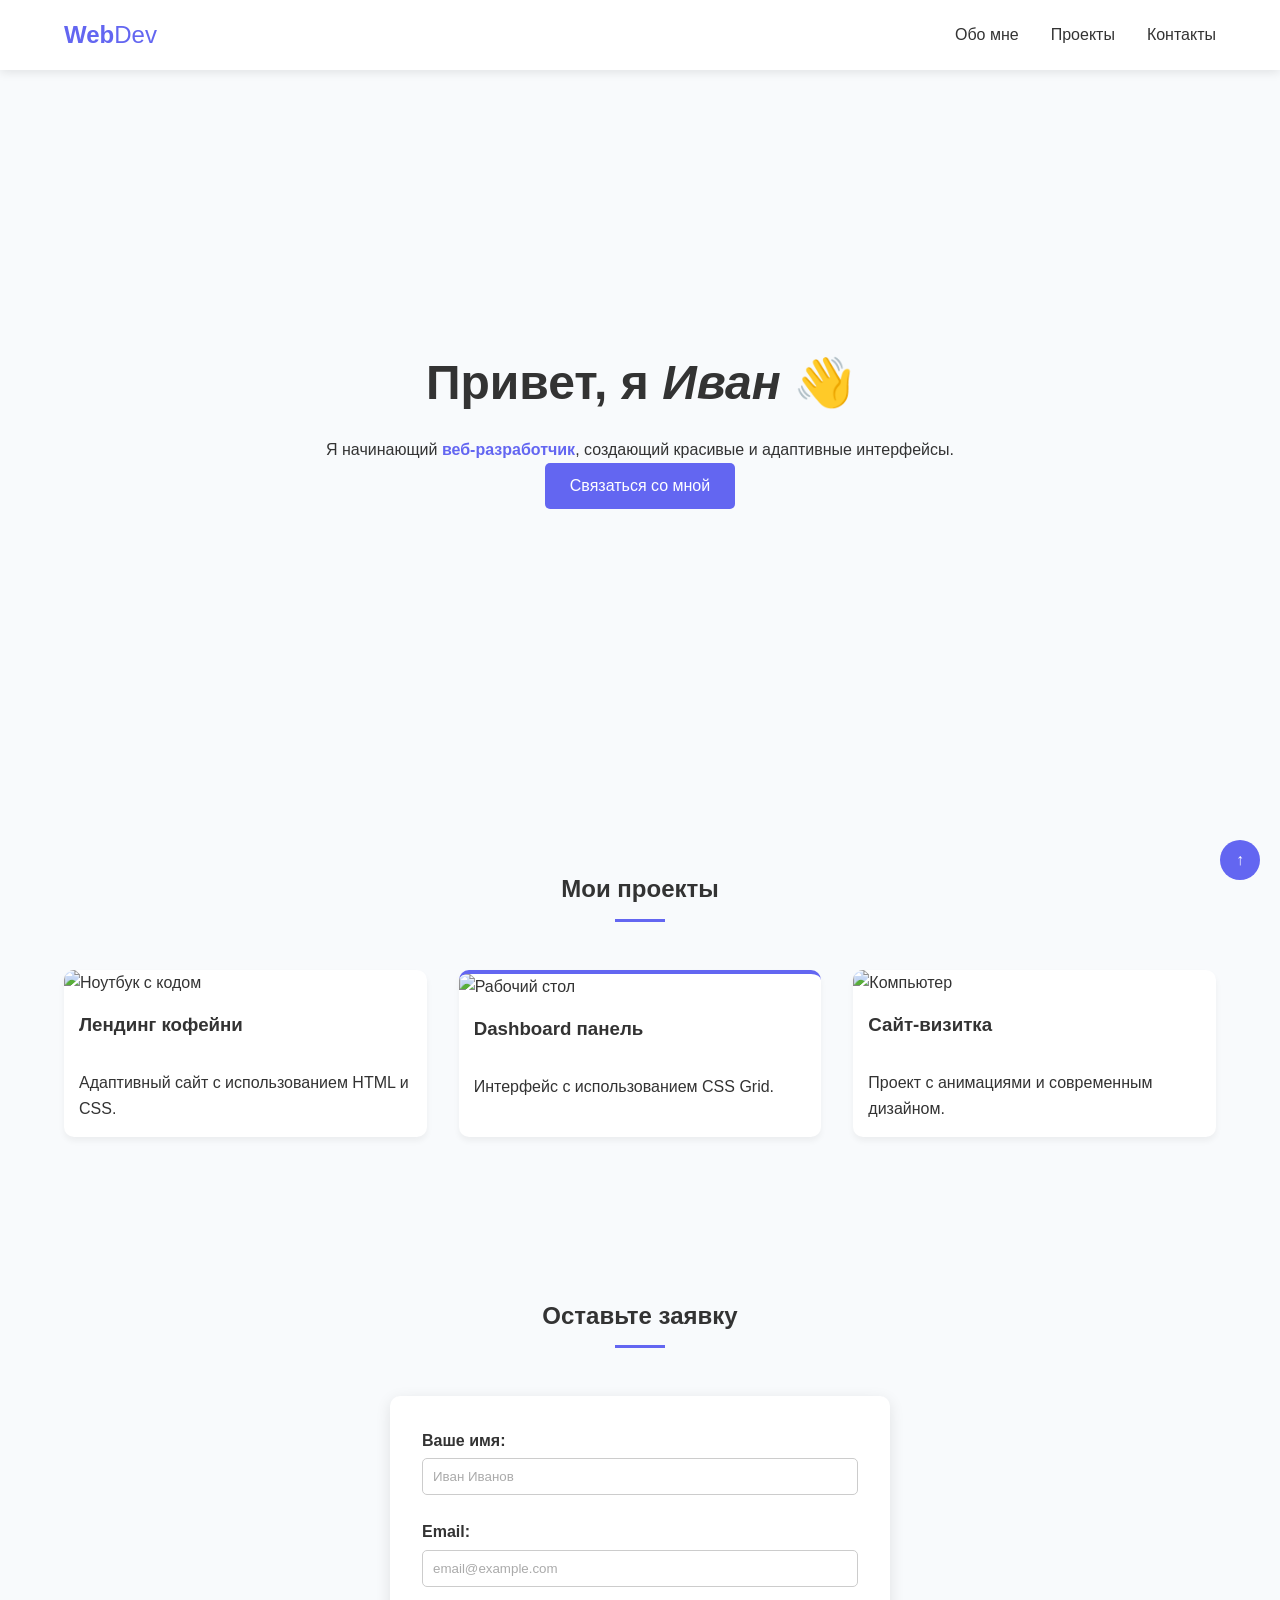
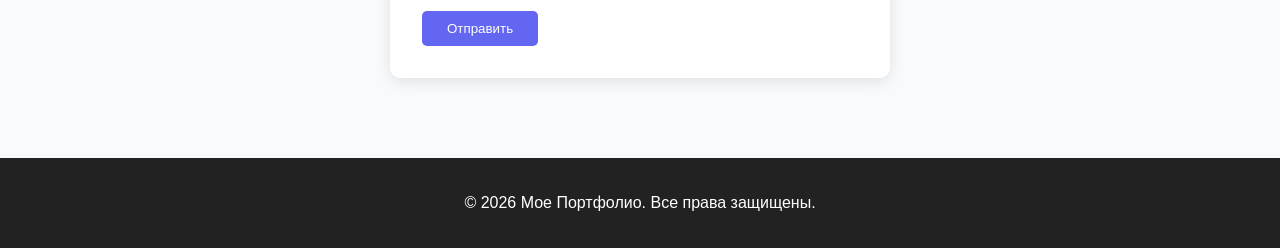
==== index.html @ 979d7c75 "Rename base.html to index.html" ====
<!DOCTYPE html>
<html lang="ru">
<head>
    <meta charset="UTF-8">
    <meta name="viewport" content="width=device-width, initial-scale=1.0">
    <title>Мое Портфолио | Веб-разработчик</title>
    <link rel="stylesheet" href="style.css">
</head>
<body>
    <header class="header">
        <div class="logo"><strong>Web</strong>Dev</div>
        <nav>
            <ul class="nav-links">
                <li><a href="#about">Обо мне</a></li>
                <li><a href="#projects">Проекты</a></li>
                <li><a href="#contact">Контакты</a></li>
            </ul>
        </nav>
    </header>

    <main>
        <section class="hero">
            <div class="hero-content">
                <h1>Привет, я <em>Иван</em> 👋</h1>
                <p>Я начинающий <span>веб-разработчик</span>, создающий красивые и адаптивные интерфейсы.</p>
                <a href="#contact" class="btn">Связаться со мной</a>
            </div>
        </section>

        <section id="projects" class="projects">
            <h2>Мои проекты</h2>
            <div class="projects-grid">
                <article class="card">
                    <img src="https://picsum.photos/id/0/400/300" alt="Ноутбук с кодом">
                    <h3>Лендинг кофейни</h3>
                    <p>Адаптивный сайт с использованием HTML и CSS.</p>
                </article>
                <article class="card">
                    <img src="https://picsum.photos/id/1/400/300" alt="Рабочий стол">
                    <h3>Dashboard панель</h3>
                    <p>Интерфейс с использованием CSS Grid.</p>
                </article>
                <article class="card">
                    <img src="https://picsum.photos/id/2/400/300" alt="Компьютер">
                    <h3>Сайт-визитка</h3>
                    <p>Проект с анимациями и современным дизайном.</p>
                </article>
            </div>
        </section>

        <section id="contact" class="contact">
            <h2>Оставьте заявку</h2>
            <form action="#" class="contact-form">
                <div class="form-group">
                    <label for="name">Ваше имя:</label>
                    <input type="text" id="name" placeholder="Иван Иванов" required>
                </div>
                <div class="form-group">
                    <label for="email">Email:</label>
                    <input type="email" id="email" placeholder="email@example.com" required>
                </div>
                <button type="submit" class="btn submit-btn">Отправить</button>
            </form>
        </section>
    </main>

    <footer>
        <p>&copy; 2026 Мое Портфолио. Все права защищены.</p>
    </footer>

    <a href="#" class="scroll-top" aria-label="Наверх">↑</a>
</body>
</html>
---- style.css ----
:root {
    --main-color: #6366f1;
    --text-color: #333333;
    --bg-color: #f8fafc;
    --card-bg: #ffffff;
    --font-size-base: 16px;
    --transition-speed: 0.3s;
}

* {
    margin: 0;
    padding: 0;
    box-sizing: border-box;
}

html {
    scroll-behavior: smooth;
}

body {
    font-family: 'Segoe UI', Tahoma, Geneva, Verdana, sans-serif;
    color: var(--text-color);
    background-color: var(--bg-color);
    font-size: var(--font-size-base);
    line-height: 1.6;
}

.header {
    display: flex;
    justify-content: space-between;
    align-items: center;
    padding: 1rem 5%;
    background-color: var(--card-bg);
    box-shadow: 0 2px 10px rgba(0,0,0,0.1);
    position: sticky;
    top: 0;
    z-index: 100;
}

.logo {
    font-size: 1.5rem;
    color: var(--main-color);
}

.nav-links {
    list-style: none;
    display: flex;
    gap: 2rem;
}

.nav-links a {
    text-decoration: none;
    color: var(--text-color);
    font-weight: 500;
    transition: color var(--transition-speed);
}

.nav-links a:hover {
    color: var(--main-color);
}

.hero {
    height: 80vh;
    display: flex;
    align-items: center;
    justify-content: center;
    text-align: center;
    padding: 0 20px;
    animation: fadeIn 1.5s ease-in-out;
}

.hero h1 {
    font-size: 3rem;
    margin-bottom: 1rem;
}

.hero p span {
    color: var(--main-color);
    font-weight: bold;
}

.btn {
    display: inline-block;
    padding: 10px 25px;
    background-color: var(--main-color);
    color: white;
    text-decoration: none;
    border-radius: 5px;
    border: none;
    cursor: pointer;
    transition: transform var(--transition-speed), background-color var(--transition-speed);
    position: relative;
    overflow: hidden;
}

.btn:hover {
    background-color: #4f46e5;
    transform: translateY(-3px);
}

section {
    padding: 5rem 5%;
}

h2 {
    text-align: center;
    margin-bottom: 3rem;
    position: relative;
}

h2::after {
    content: '';
    display: block;
    width: 50px;
    height: 3px;
    background-color: var(--main-color);
    margin: 10px auto 0;
}

.projects-grid {
    display: grid;
    grid-template-columns: repeat(3, 1fr);
    gap: 2rem;
}

.card {
    background-color: var(--card-bg);
    border-radius: 10px;
    overflow: hidden;
    box-shadow: 0 4px 6px rgba(0,0,0,0.05);
    transition: transform var(--transition-speed);
}

.card:nth-child(2) {
    border-top: 4px solid var(--main-color);
}

.card:hover {
    transform: scale(1.05);
}

.card img {
    width: 100%;
    height: 200px;
    object-fit: cover;
}

.card h3, .card p {
    padding: 15px;
}

.contact-form {
    max-width: 500px;
    margin: 0 auto;
    background: var(--card-bg);
    padding: 2rem;
    border-radius: 10px;
    box-shadow: 0 4px 15px rgba(0,0,0,0.1);
}

.form-group {
    margin-bottom: 1.5rem;
}

.form-group label {
    display: block;
    margin-bottom: 5px;
    font-weight: bold;
}

.form-group input {
    width: 100%;
    padding: 10px;
    border: 1px solid #ccc;
    border-radius: 5px;
    outline: none;
    transition: border-color var(--transition-speed);
}

.form-group input:focus {
    border-color: var(--main-color);
}

.form-group input::placeholder {
    color: #aaa;
}

.scroll-top {
    position: fixed;
    bottom: 20px;
    right: 20px;
    background: var(--main-color);
    color: white;
    width: 40px;
    height: 40px;
    text-align: center;
    line-height: 40px;
    border-radius: 50%;
    text-decoration: none;
    font-weight: bold;
}

footer {
    text-align: center;
    padding: 2rem;
    background-color: #222;
    color: white;
}

@keyframes fadeIn {
    from { opacity: 0; transform: translateY(20px); }
    to { opacity: 1; transform: translateY(0); }
}

@media (max-width: 768px) {
    .projects-grid {
        grid-template-columns: repeat(2, 1fr);
    }
    .hero h1 {
        font-size: 2.5rem;
    }
}

@media (max-width: 480px) {
    .header {
        flex-direction: column;
        gap: 15px;
    }
    .nav-links {
        gap: 1rem;
        flex-wrap: wrap;
        justify-content: center;
    }
    .projects-grid {
        grid-template-columns: 1fr;
    }
}
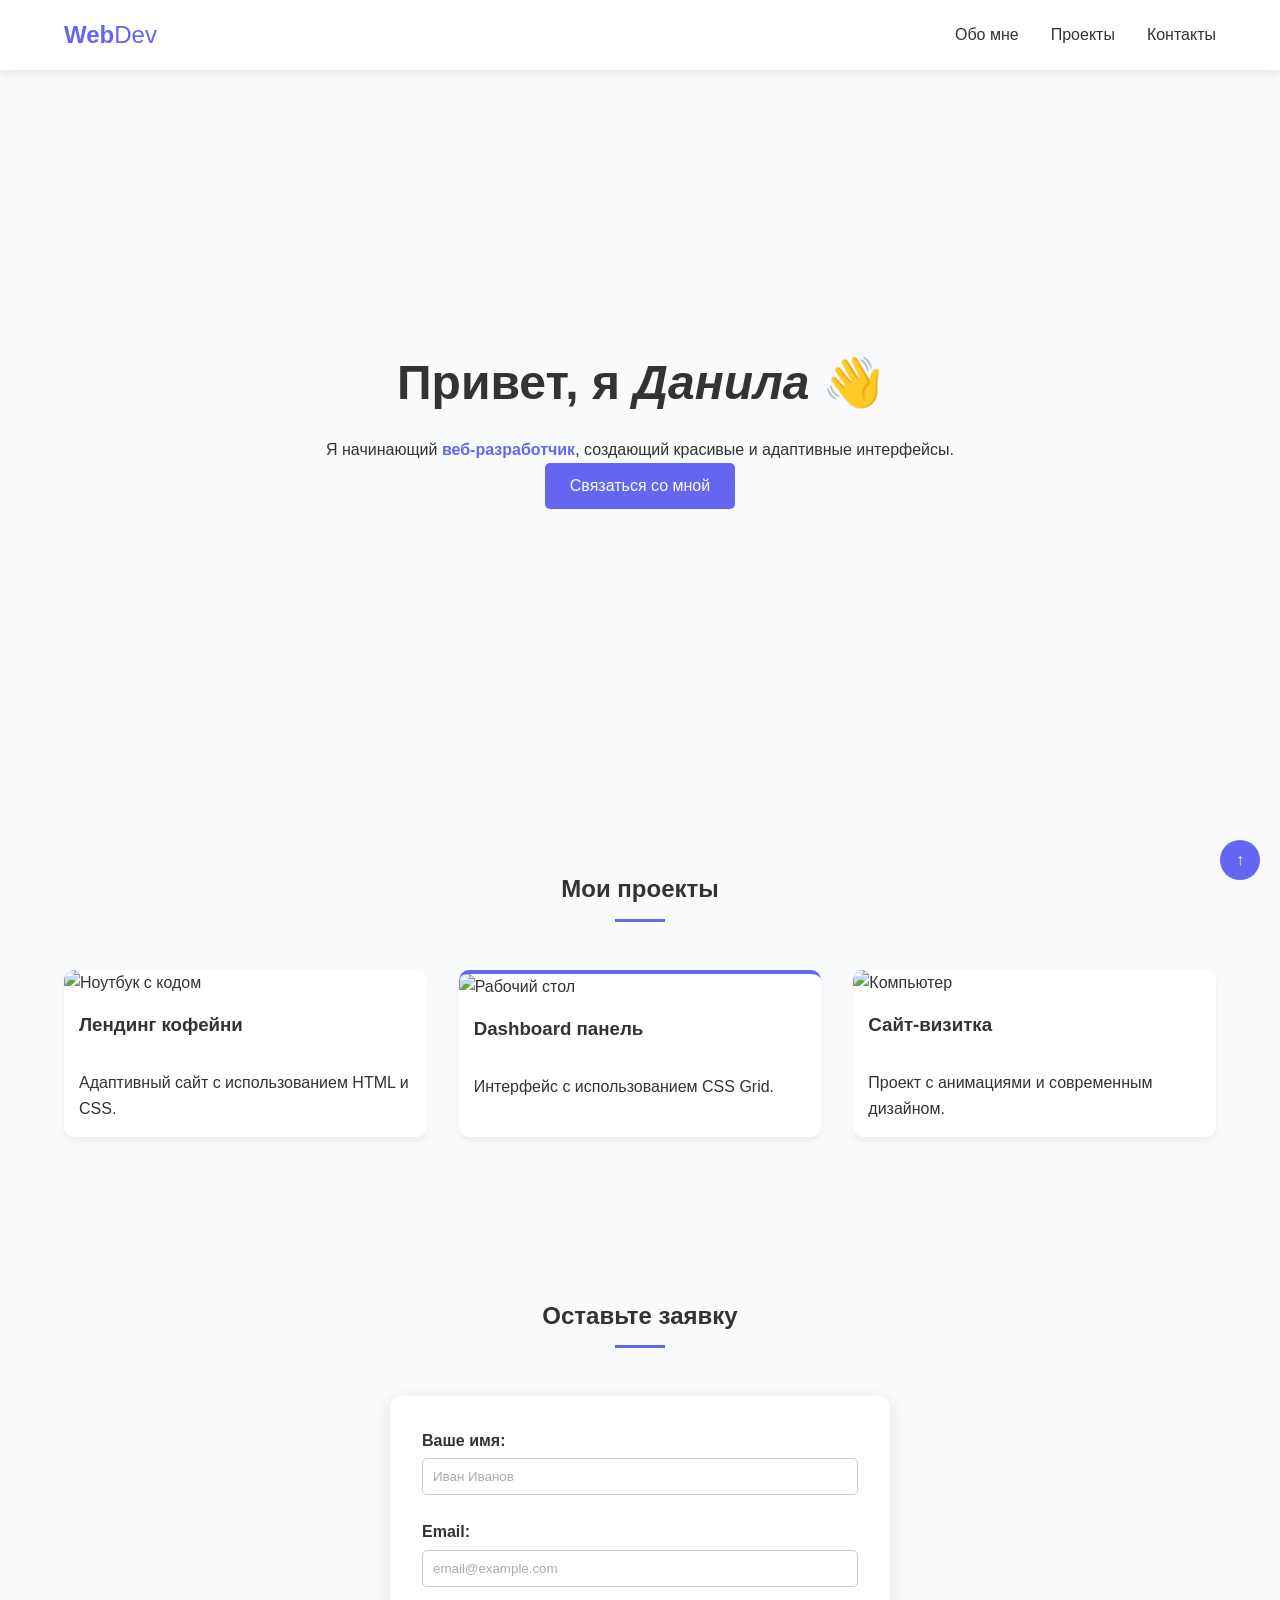
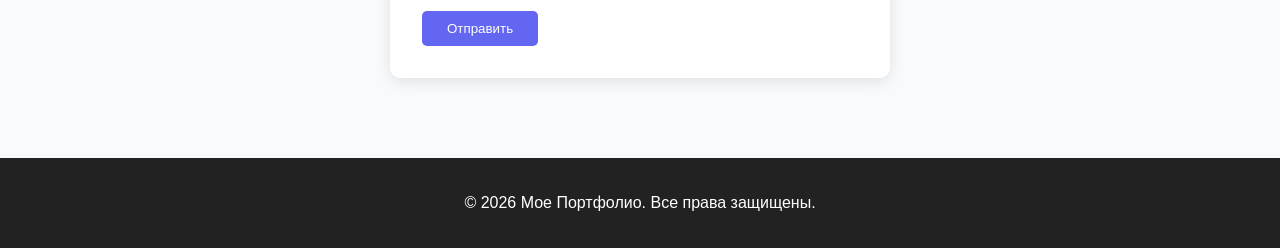
==== commit ce8227bc: "Update index.html" ====
--- a/index.html
+++ b/index.html
@@ -21,7 +21,7 @@
     <main>
         <section class="hero">
             <div class="hero-content">
-                <h1>Привет, я <em>Иван</em> 👋</h1>
+                <h1>Привет, я <em>Данила</em> 👋</h1>
                 <p>Я начинающий <span>веб-разработчик</span>, создающий красивые и адаптивные интерфейсы.</p>
                 <a href="#contact" class="btn">Связаться со мной</a>
             </div>
